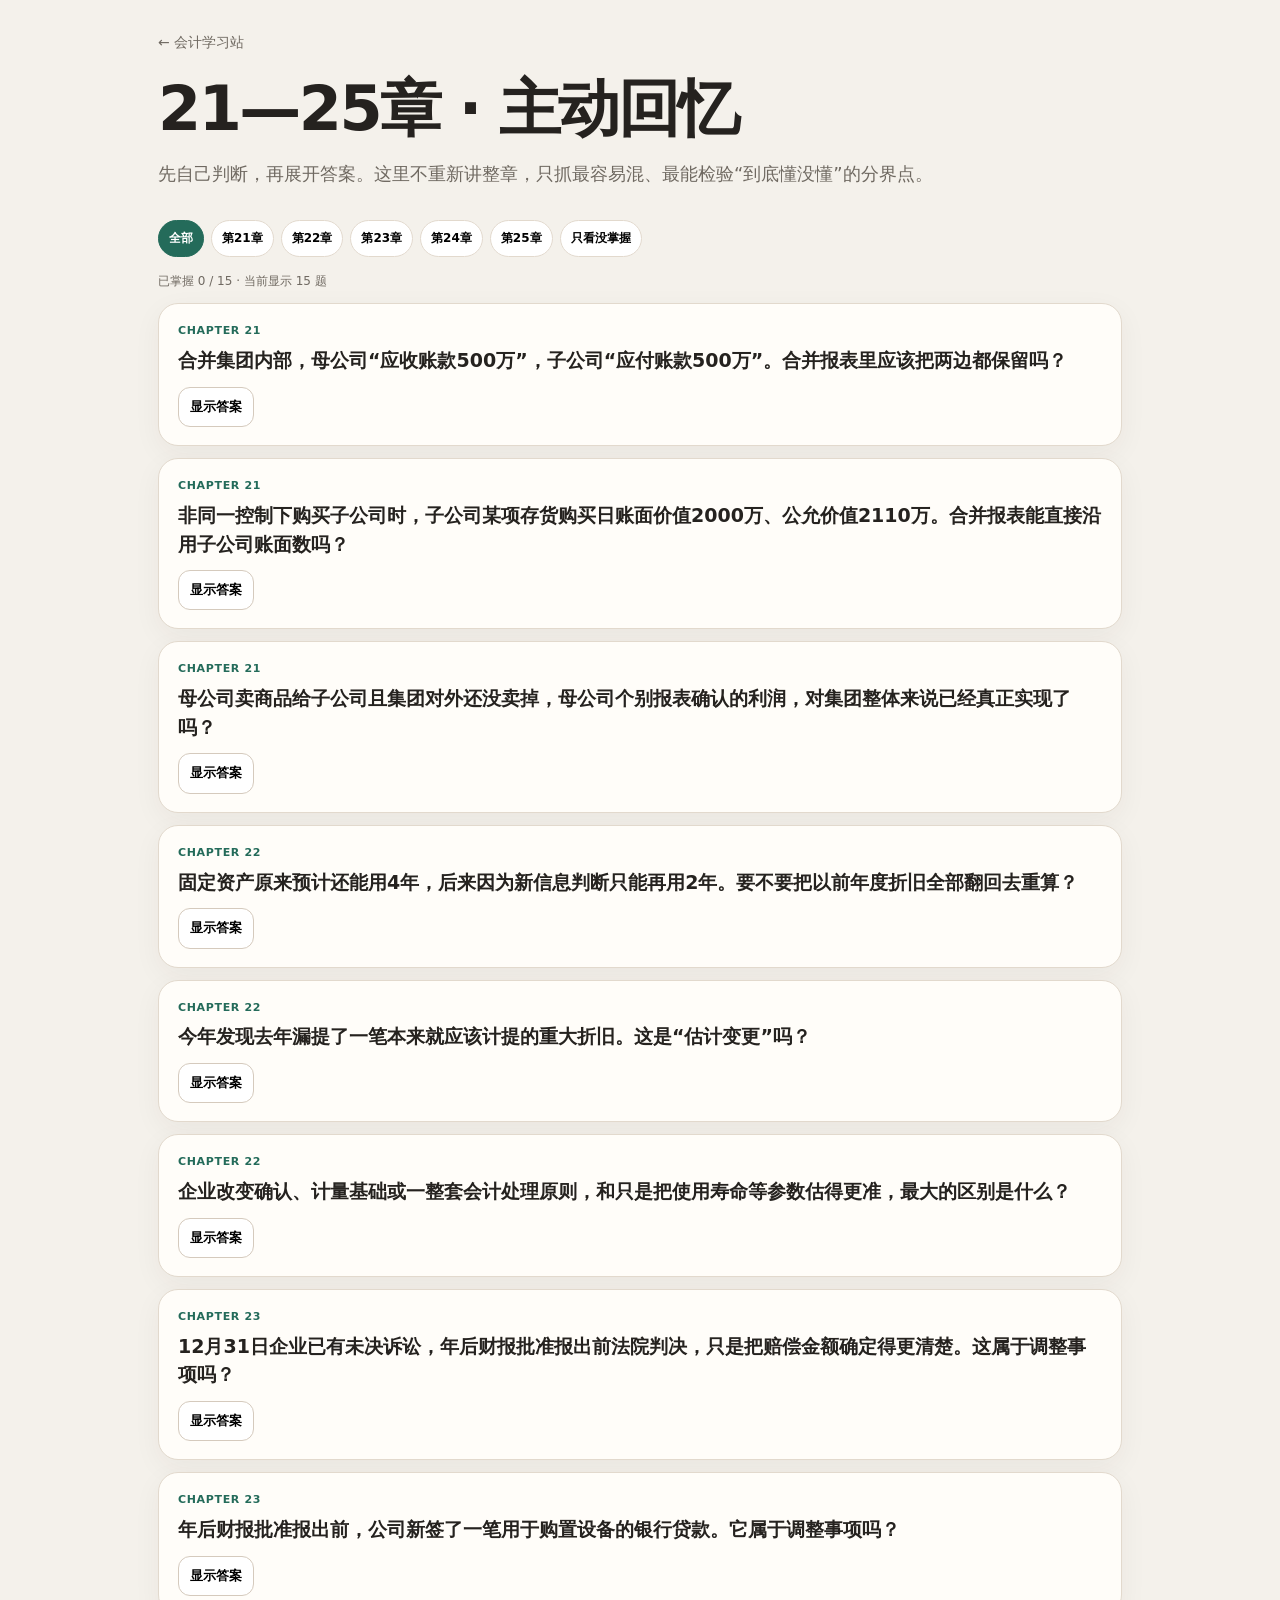
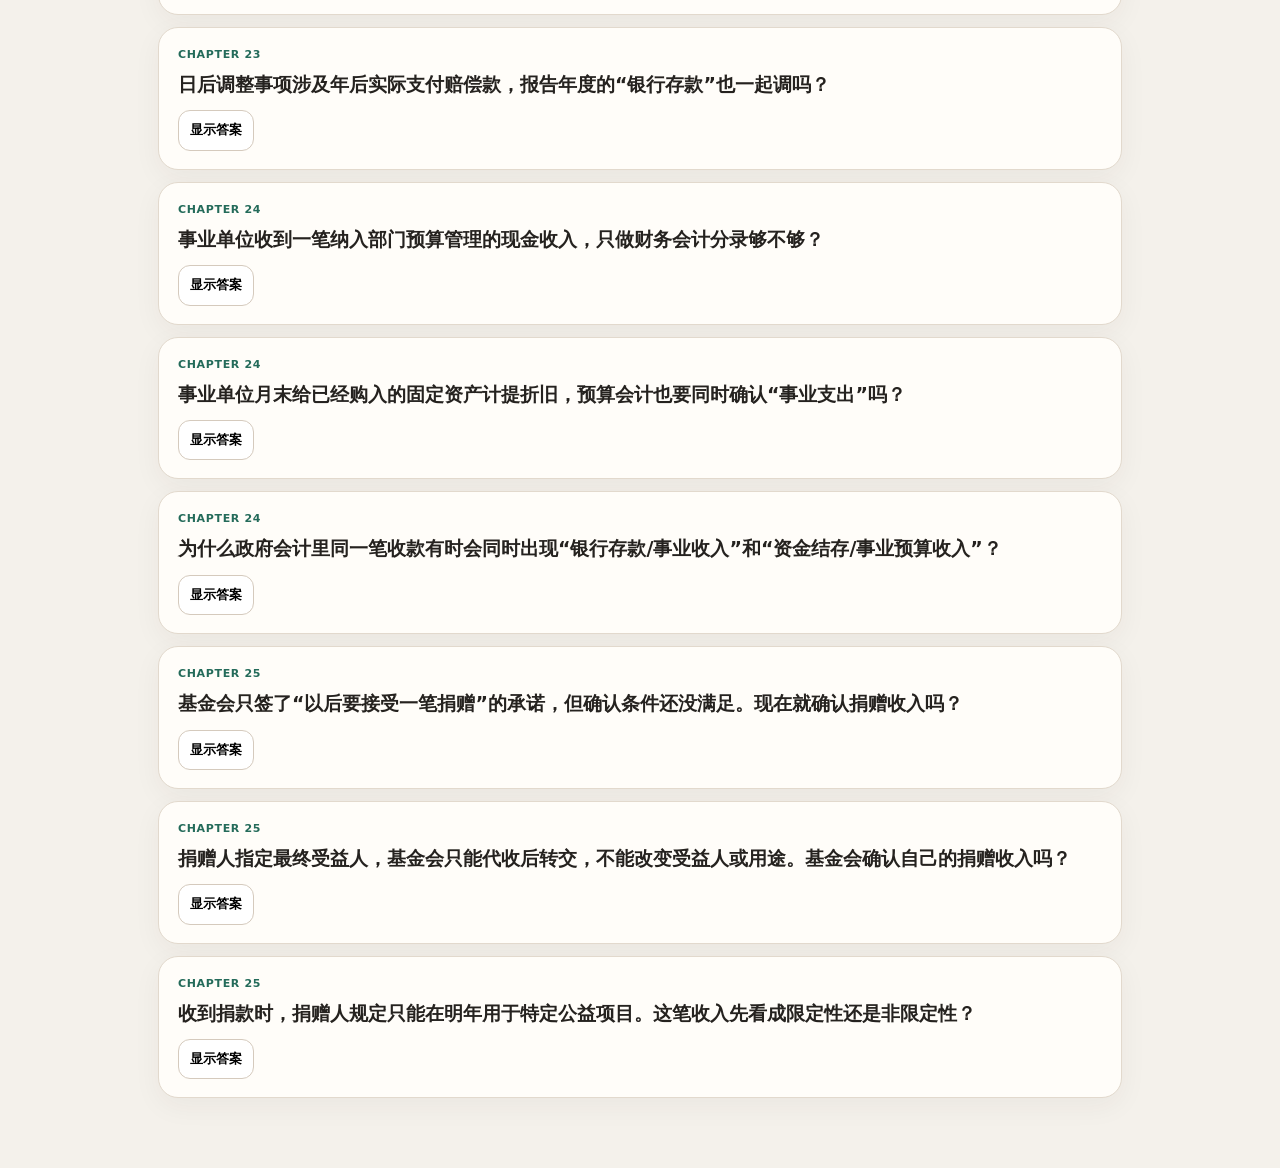
==== review.html @ 4d0a1813 "Add cross-chapter active recall review center" ====
<!doctype html><html lang="zh-CN"><head><meta charset="utf-8"><meta name="viewport" content="width=device-width,initial-scale=1"><title>21—25章 · 主动回忆复习</title><style>:root{--bg:#f4f1eb;--paper:#fffdf9;--ink:#25221f;--muted:#6f6961;--line:#e2d9cd;--green:#246b5a;--red:#9b4d58}*{box-sizing:border-box}body{margin:0;background:var(--bg);color:var(--ink);font-family:-apple-system,BlinkMacSystemFont,"PingFang SC","Microsoft YaHei",system-ui,sans-serif;line-height:1.72}.wrap{width:min(1000px,100%);margin:auto;padding:28px 18px 70px}.back{color:var(--muted);text-decoration:none;font-size:14px}h1{font-size:clamp(40px,6vw,62px);line-height:1.06;letter-spacing:-.04em;margin:20px 0 9px}.lead{font-size:18px;color:var(--muted);max-width:800px}.tabs{display:flex;gap:7px;flex-wrap:wrap;position:sticky;top:0;padding:12px 0;background:rgba(244,241,235,.95);backdrop-filter:blur(12px);z-index:10}.tabs button{border:1px solid var(--line);background:#fff;border-radius:999px;padding:7px 10px;font:inherit;font-size:12px;font-weight:850;cursor:pointer}.tabs button.on{background:var(--green);color:#fff;border-color:var(--green)}.progress{font-size:12px;color:var(--muted);margin:2px 0 12px}.grid{display:grid;gap:12px}.q{background:var(--paper);border:1px solid var(--line);border-radius:20px;padding:18px 19px;box-shadow:0 8px 28px rgba(58,47,35,.05)}.meta{font-size:11px;font-weight:900;color:var(--green);letter-spacing:.06em}.q h2{font-size:19px;line-height:1.5;margin:5px 0 12px}.actions{display:flex;gap:8px;flex-wrap:wrap}.actions button{border:1px solid #d5cabd;background:#fff;border-radius:12px;padding:8px 11px;font:inherit;font-size:13px;font-weight:800;cursor:pointer}.actions button:hover{background:#f8f2ea}.answer{display:none;margin-top:12px;padding:13px 14px;border-left:4px solid var(--green);background:#edf6f1;border-radius:0 13px 13px 0}.answer b{display:block;margin-bottom:4px}.reason{color:#544e47;font-size:14px}.mark{margin-top:9px;display:flex;gap:7px}.mark button{font-size:12px}.mark .bad{color:var(--red)}.q.known{opacity:.62}.q.known::after{content:'✓ 已掌握';display:inline-block;margin-top:8px;font-size:11px;font-weight:900;color:var(--green)}@media(max-width:650px){.wrap{padding:20px 12px 50px}.q{padding:16px 15px}}</style></head><body><main class="wrap"><a class="back" href="index.html">← 会计学习站</a><h1>21—25章 · 主动回忆</h1><p class="lead">先自己判断，再展开答案。这里不重新讲整章，只抓最容易混、最能检验“到底懂没懂”的分界点。</p><div class="tabs"><button class="on" data-ch="all">全部</button><button data-ch="21">第21章</button><button data-ch="22">第22章</button><button data-ch="23">第23章</button><button data-ch="24">第24章</button><button data-ch="25">第25章</button><button id="weak" data-ch="weak">只看没掌握</button></div><div class="progress" id="progress"></div><section class="grid" id="grid"></section></main><script>
const DATA=[
[21,'合并集团内部，母公司“应收账款500万”，子公司“应付账款500万”。合并报表里应该把两边都保留吗？','不应该。','集团整体不能既“欠自己钱”又“被自己欠钱”。内部债权、债务要抵销；如果内部应收账款还计提了坏账准备，还要继续处理相应减值影响。'],
[21,'非同一控制下购买子公司时，子公司某项存货购买日账面价值2000万、公允价值2110万。合并报表能直接沿用子公司账面数吗？','不能直接沿用。','购买日要先把可辨认资产、负债调整到购买日公允价值，再处理这些评估增减值在后续期间实现时对成本、折旧、损益等的影响。'],
[21,'母公司卖商品给子公司且集团对外还没卖掉，母公司个别报表确认的利润，对集团整体来说已经真正实现了吗？','没有完全实现。','从集团视角只是把货从左口袋移到右口袋。对外销售前，内部交易形成的未实现损益不能当成集团对外赚到的利润。'],
[22,'固定资产原来预计还能用4年，后来因为新信息判断只能再用2年。要不要把以前年度折旧全部翻回去重算？','不要。','这属于会计估计更新。以前的信息条件下原估计可以是合理的，所以从变更日起按新估计未来适用。'],
[22,'今年发现去年漏提了一笔本来就应该计提的重大折旧。这是“估计变更”吗？','不是，是前期差错。','当时所需信息已经存在，只是没有正确处理。重要前期差错通常追溯重述，并调整比较数据、期初留存收益等。'],
[22,'企业改变确认、计量基础或一整套会计处理原则，和只是把使用寿命等参数估得更准，最大的区别是什么？','前者更接近会计政策变更，后者是会计估计变更。','先判断“规则层”有没有换，再判断是否只是同一规则下参数和方法因新信息而更新。'],
[23,'12月31日企业已有未决诉讼，年后财报批准报出前法院判决，只是把赔偿金额确定得更清楚。这属于调整事项吗？','属于。','年后判决提供的是年末已经存在状况的进一步证据，所以要把新证据反映回报告年度。'],
[23,'年后财报批准报出前，公司新签了一笔用于购置设备的银行贷款。它属于调整事项吗？','通常不属于调整事项。','贷款合同是年后新发生的事项，并不是在证明年末已经存在的状况。重大时考虑披露，而不是改年末数字。'],
[23,'日后调整事项涉及年后实际支付赔偿款，报告年度的“银行存款”也一起调吗？','不调报告年度货币资金。','调整的是能证明年末状况的部分；年后真实现金支付仍是年后的现金事项，不把年后的现金流硬塞回上一年。'],
[24,'事业单位收到一笔纳入部门预算管理的现金收入，只做财务会计分录够不够？','通常不够。','这类现金收支一般需要平行记账：财务会计记录经济业务，预算会计同时记录预算收入/支出及资金结存变化。'],
[24,'事业单位月末给已经购入的固定资产计提折旧，预算会计也要同时确认“事业支出”吗？','不需要机械同步。','折旧是财务会计的权责发生制费用，并没有发生新的预算现金支出。课件例题明确：购入时预算会计确认支出，月末折旧时预算会计不作处理。'],
[24,'为什么政府会计里同一笔收款有时会同时出现“银行存款/事业收入”和“资金结存/事业预算收入”？','因为在回答两个不同问题。','前一套是财务会计：经济资源和收入怎么变；后一套是预算会计：预算资金实际收了多少、预算执行到哪。'],
[25,'基金会只签了“以后要接受一笔捐赠”的承诺，但确认条件还没满足。现在就确认捐赠收入吗？','不确认。','捐赠承诺本身不满足非交换交易收入的确认条件时，不确认捐赠收入。'],
[25,'捐赠人指定最终受益人，基金会只能代收后转交，不能改变受益人或用途。基金会确认自己的捐赠收入吗？','不按自己的捐赠收入处理。','基金会只是中介，属于受托代理业务，核心是确认受托代理资产和受托代理负债。'],
[25,'收到捐款时，捐赠人规定只能在明年用于特定公益项目。这笔收入先看成限定性还是非限定性？','限定性。','外部捐赠人设置了时间或用途限制，所以先按限定性捐赠收入及限定性净资产逻辑核算，限制解除后再按本章规则重分类。']
];
const grid=document.getElementById('grid'),prog=document.getElementById('progress');let filter='all';
const key=i=>`acct_review_${i}`;
function render(){grid.innerHTML='';let shown=0,known=0;DATA.forEach((d,i)=>{const mastered=localStorage.getItem(key(i))==='1';if(mastered)known++;if(filter!=='all'&&filter!=='weak'&&String(d[0])!==filter)return;if(filter==='weak'&&mastered)return;shown++;const a=document.createElement('article');a.className='q'+(mastered?' known':'');a.innerHTML=`<div class="meta">CHAPTER ${d[0]}</div><h2>${d[1]}</h2><div class="actions"><button class="show">显示答案</button></div><div class="answer"><b>${d[2]}</b><div class="reason">${d[3]}</div><div class="mark"><button class="good">我会了</button><button class="bad">还不熟</button></div></div>`;a.querySelector('.show').onclick=e=>{const x=a.querySelector('.answer');x.style.display=x.style.display==='block'?'none':'block';e.target.textContent=x.style.display==='block'?'收起答案':'显示答案'};a.querySelector('.good').onclick=()=>{localStorage.setItem(key(i),'1');render()};a.querySelector('.bad').onclick=()=>{localStorage.removeItem(key(i));render()};grid.append(a)});prog.textContent=`已掌握 ${known} / ${DATA.length} · 当前显示 ${shown} 题`;}
document.querySelectorAll('.tabs button').forEach(b=>b.onclick=()=>{document.querySelectorAll('.tabs button').forEach(x=>x.classList.remove('on'));b.classList.add('on');filter=b.dataset.ch;render()});render();
</script></body></html>
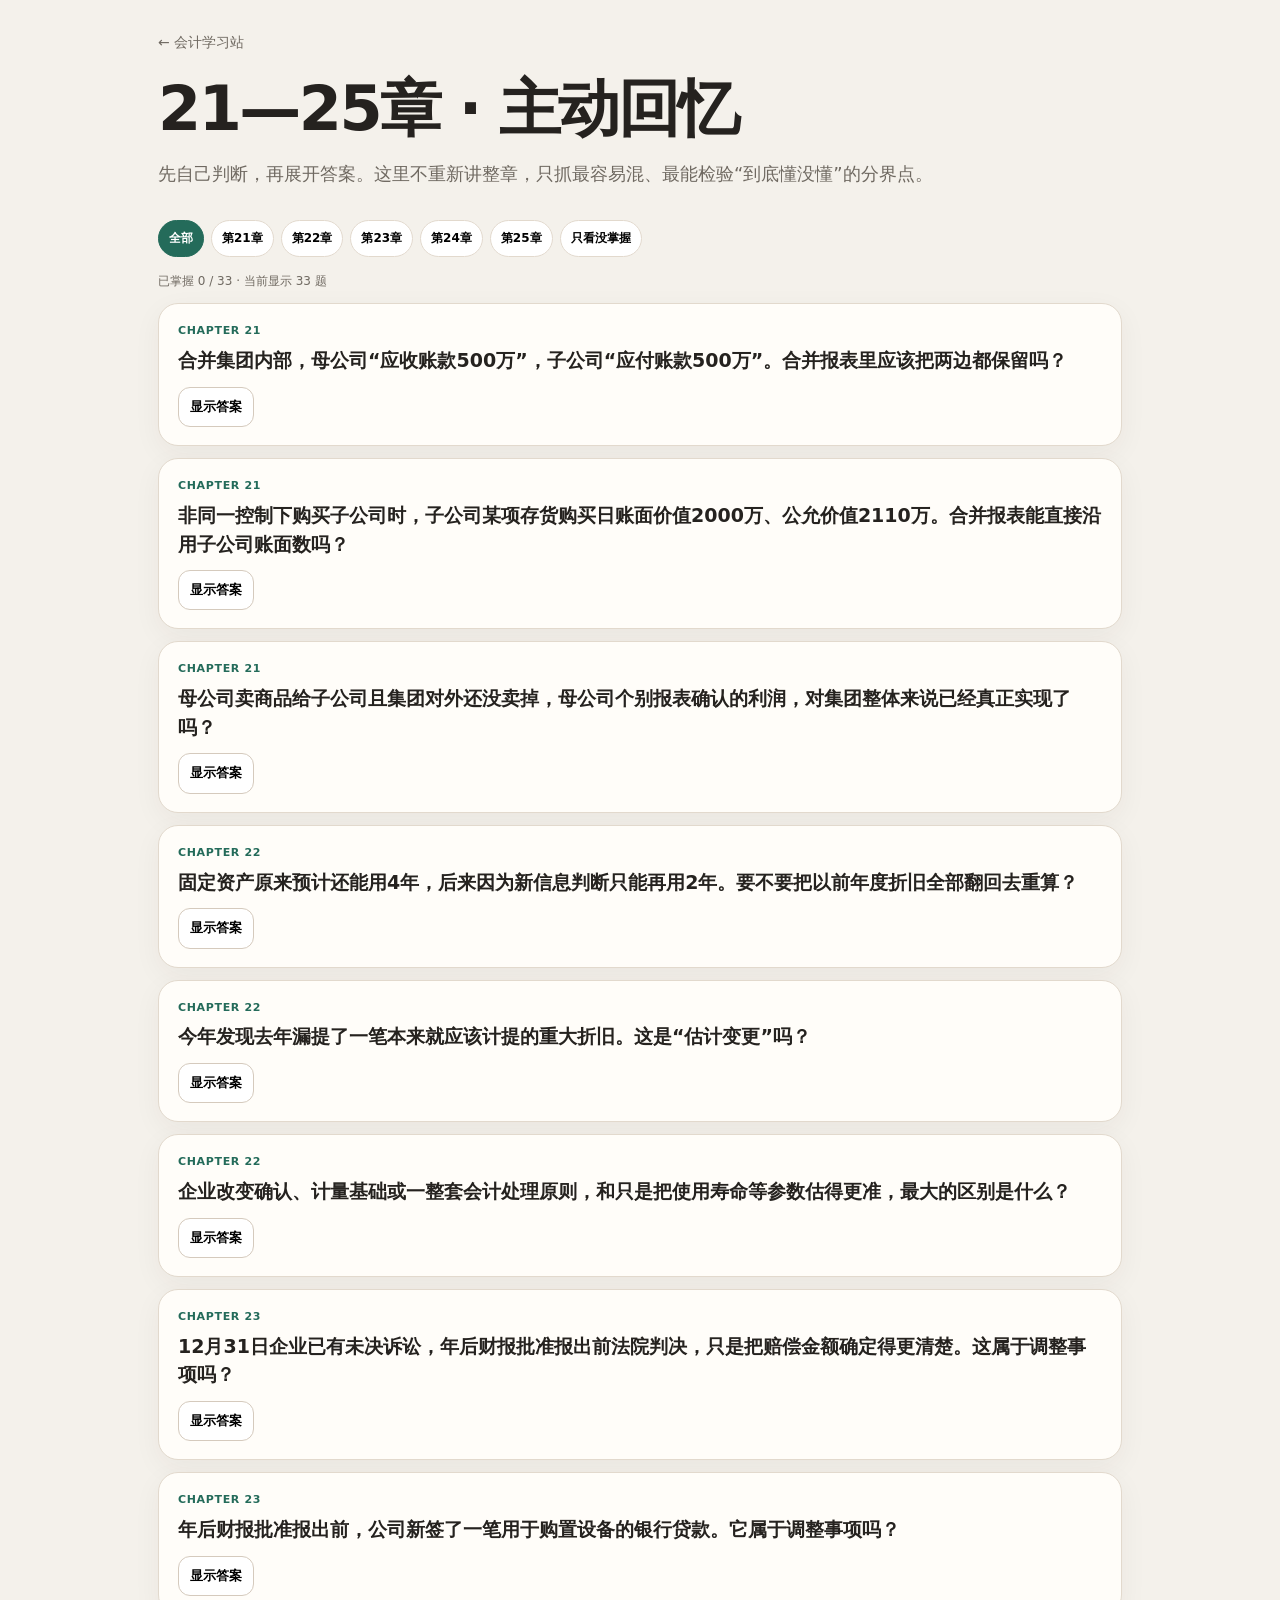
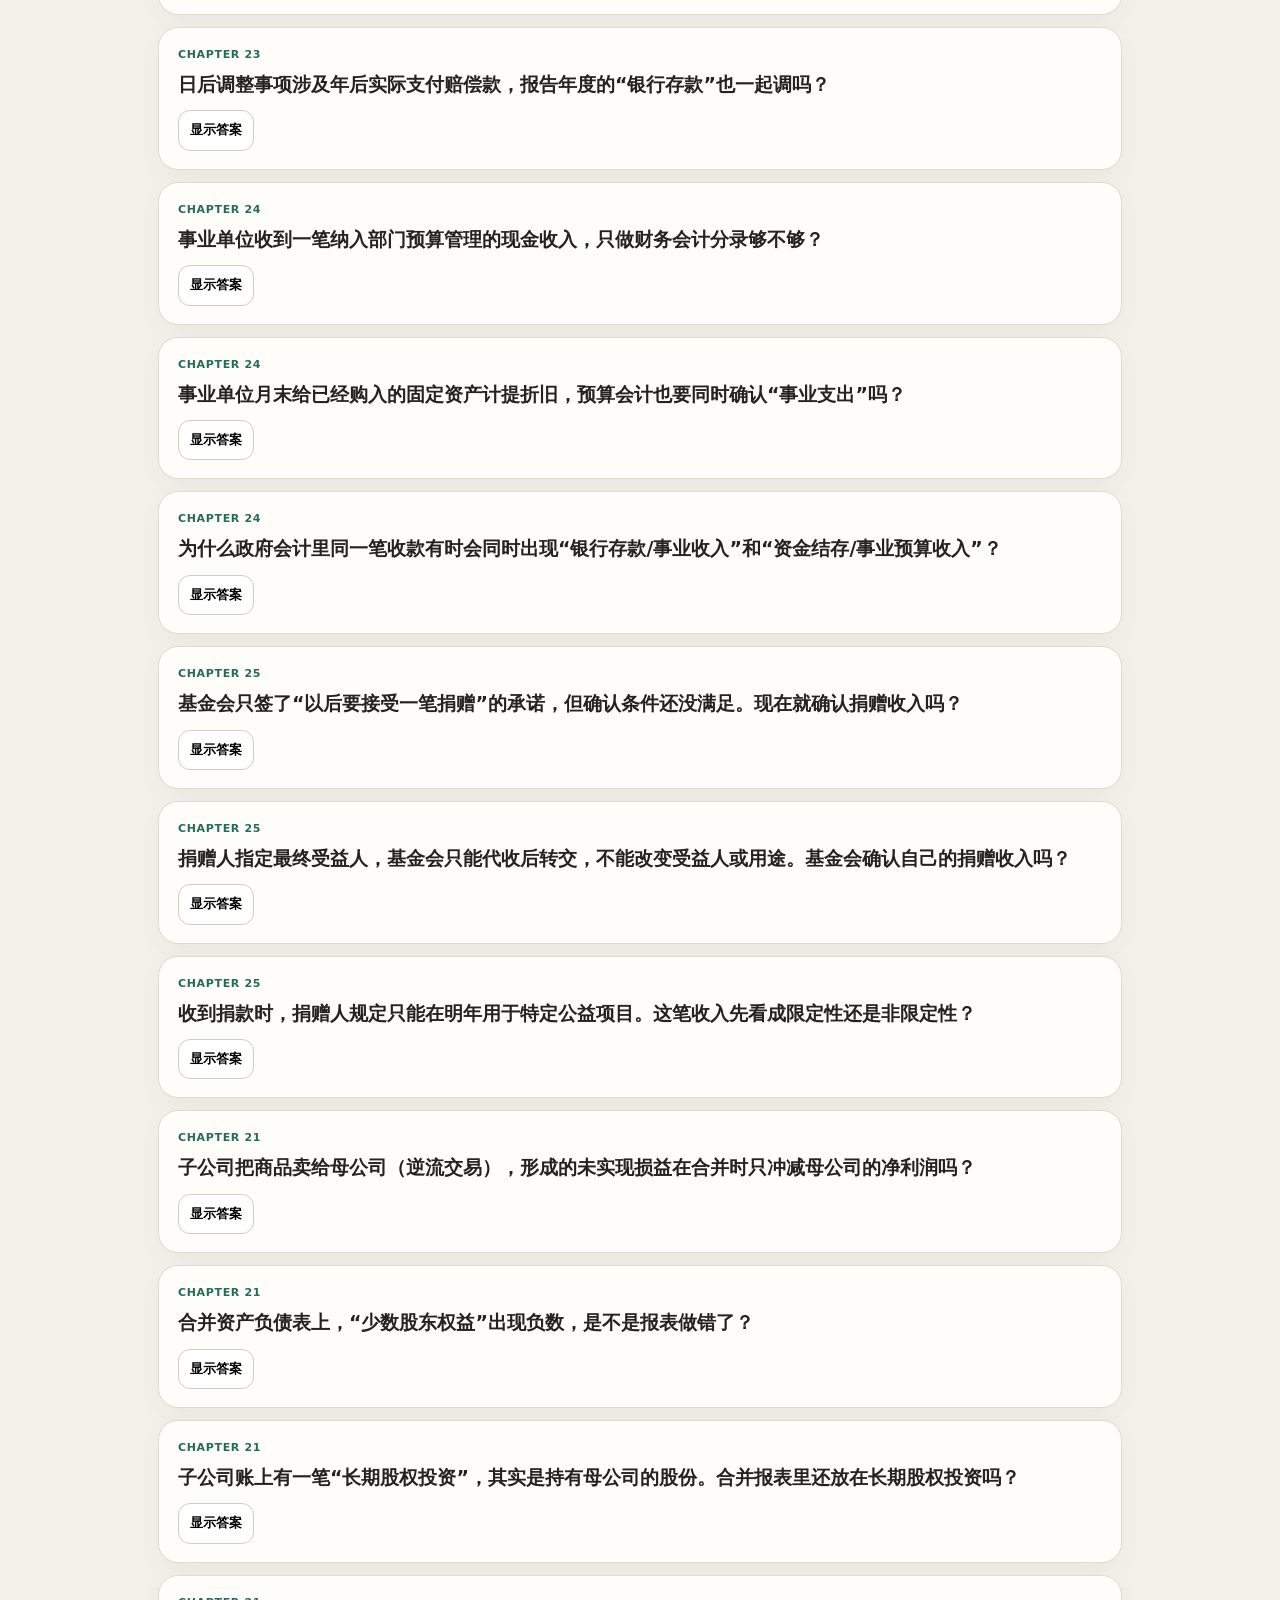
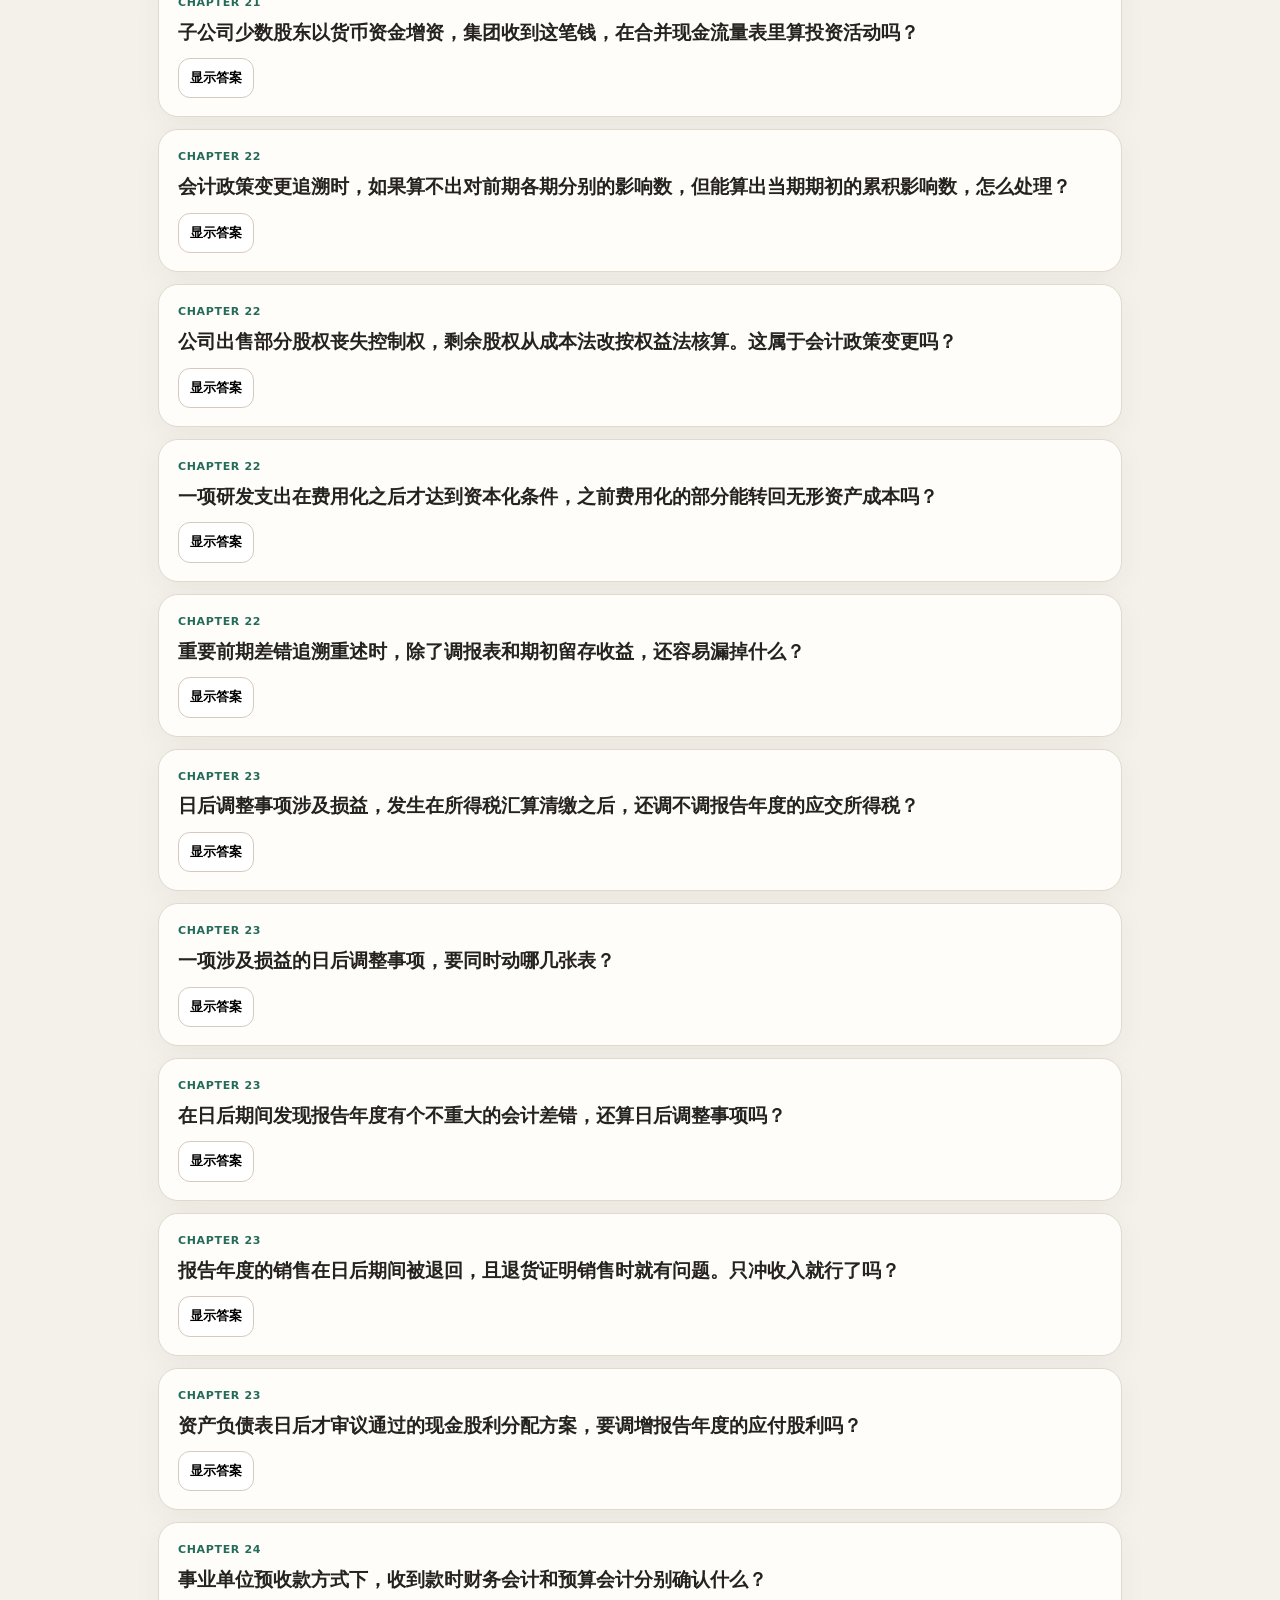
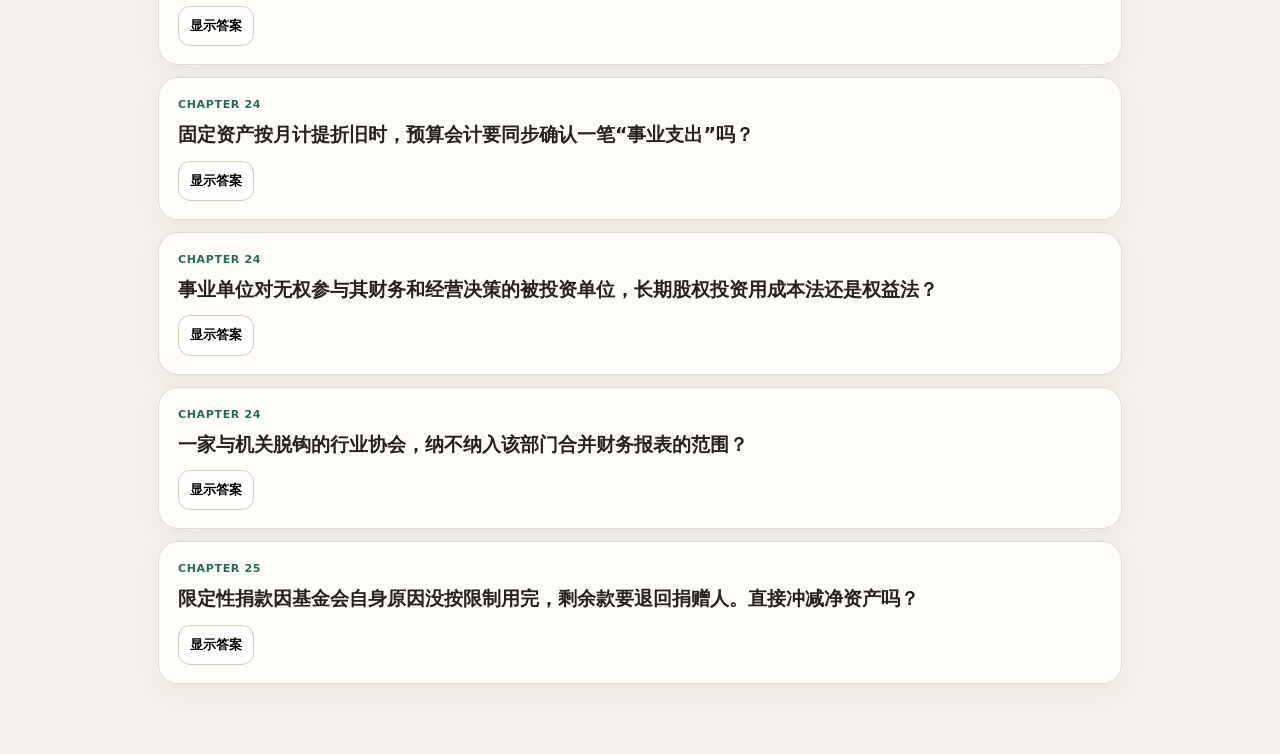
==== commit fb78361a: "Expand active-recall review for chapters 21-25" ====
--- a/review.html
+++ b/review.html
@@ -14,10 +14,29 @@
 [24,'为什么政府会计里同一笔收款有时会同时出现“银行存款/事业收入”和“资金结存/事业预算收入”？','因为在回答两个不同问题。','前一套是财务会计：经济资源和收入怎么变；后一套是预算会计：预算资金实际收了多少、预算执行到哪。'],
 [25,'基金会只签了“以后要接受一笔捐赠”的承诺，但确认条件还没满足。现在就确认捐赠收入吗？','不确认。','捐赠承诺本身不满足非交换交易收入的确认条件时，不确认捐赠收入。'],
 [25,'捐赠人指定最终受益人，基金会只能代收后转交，不能改变受益人或用途。基金会确认自己的捐赠收入吗？','不按自己的捐赠收入处理。','基金会只是中介，属于受托代理业务，核心是确认受托代理资产和受托代理负债。'],
-[25,'收到捐款时，捐赠人规定只能在明年用于特定公益项目。这笔收入先看成限定性还是非限定性？','限定性。','外部捐赠人设置了时间或用途限制，所以先按限定性捐赠收入及限定性净资产逻辑核算，限制解除后再按本章规则重分类。']
+[25,'收到捐款时，捐赠人规定只能在明年用于特定公益项目。这笔收入先看成限定性还是非限定性？','限定性。','外部捐赠人设置了时间或用途限制，所以先按限定性捐赠收入及限定性净资产逻辑核算，限制解除后再按本章规则重分类。'],
+[21,'子公司把商品卖给母公司（逆流交易），形成的未实现损益在合并时只冲减母公司的净利润吗？','不是全冲母公司。','逆流交易的未实现损益（扣除所得税影响后）要按母公司持股比例，在“归属于母公司所有者的净利润”和“少数股东损益”之间分配抵销；顺流交易（母公司卖给子公司）才全额冲减母公司净利润。'],
+[21,'合并资产负债表上，“少数股东权益”出现负数，是不是报表做错了？','不是做错。','少数股东权益是合并报表特有的项目，不要求永远为正；少数股东损益同样只存在于合并报表。'],
+[21,'子公司账上有一笔“长期股权投资”，其实是持有母公司的股份。合并报表里还放在长期股权投资吗？','不，转列为库存股。','从集团整体看这相当于自己持有自己的股份，按取得成本转列库存股，作为所有者权益的减项。'],
+[21,'子公司少数股东以货币资金增资，集团收到这笔钱，在合并现金流量表里算投资活动吗？','算筹资活动。','这是集团从外部少数股东收到的权益性资金，列入“筹资活动产生的现金流量”，不是投资活动。'],
+[22,'会计政策变更追溯时，如果算不出对前期各期分别的影响数，但能算出当期期初的累积影响数，怎么处理？','从能追溯的最早期间期初开始用新政策。','“不切实可行”有两档退法：算不出各期影响数，就从能追溯的最早期间期初用新政策；如果连当期期初的累积影响数都算不出来，就直接采用未来适用法，不再追溯。'],
+[22,'公司出售部分股权丧失控制权，剩余股权从成本法改按权益法核算。这属于会计政策变更吗？','不属于。','这是本期交易发生本质变化后采用适用的新政策。编制合并报表时统一子公司的会计政策，也不是会计估计变更。'],
+[22,'一项研发支出在费用化之后才达到资本化条件，之前费用化的部分能转回无形资产成本吗？','不能。','研究阶段费用化的钱泼出去收不回；若前期误资本化了，应冲减无形资产、转回对应摊销，再通过“以前年度损益调整”处理。'],
+[22,'重要前期差错追溯重述时，除了调报表和期初留存收益，还容易漏掉什么？','每股收益。','需要披露每股收益的企业，要同步重算基本每股收益和稀释每股收益。'],
+[23,'日后调整事项涉及损益，发生在所得税汇算清缴之后，还调不调报告年度的应交所得税？','通常不再调。','发生在汇算清缴之后、涉及损益的调整事项，一般不再调整报告年度的应纳税额；发生在汇算清缴之前、符合税法规定的，才调整报告年度应交所得税。'],
+[23,'一项涉及损益的日后调整事项，要同时动哪几张表？','三张表一起动。','同步调整报告年度资产负债表、利润表和所有者权益变动表相关项目，再按规定结转盈余公积和未分配利润。'],
+[23,'在日后期间发现报告年度有个不重大的会计差错，还算日后调整事项吗？','算。','在日后期间发现的报告年度会计差错，无论是否重大，都属于资产负债表日后调整事项。'],
+[23,'报告年度的销售在日后期间被退回，且退货证明销售时就有问题。只冲收入就行了吗？','不止。','冲回报告年度收入和销项税、恢复存货并冲回成本，同时处理报告年度所得税、未分配利润和盈余公积。注意退货必须发生在日后期间内，出了期间就是当期事项。'],
+[23,'资产负债表日后才审议通过的现金股利分配方案，要调增报告年度的应付股利吗？','不调。','在资产负债表日还没有形成现时义务，所以不调整报告年度负债；重大时作为非调整事项披露。'],
+[24,'事业单位预收款方式下，收到款时财务会计和预算会计分别确认什么？','财务先记预收账款，预算先记事业预算收入。','收钱和确认收入不是同一天：以后按合同完成进度，财务会计再确认事业收入，预算会计不再重复确认。'],
+[24,'固定资产按月计提折旧时，预算会计要同步确认一笔“事业支出”吗？','不要。','折旧属于非现金消耗，只做财务会计“业务活动费用—固定资产累计折旧”，预算会计不作处理。'],
+[24,'事业单位对无权参与其财务和经营决策的被投资单位，长期股权投资用成本法还是权益法？','成本法。','不能机械照搬企业会计的判断口径。'],
+[24,'一家与机关脱钩的行业协会，纳不纳入该部门合并财务报表的范围？','不纳入。','合并范围看实际管理关系：所属企业、与机关脱钩的行业协会、无财政预算拨款关系的挂靠组织等不纳入。'],
+[25,'限定性捐款因基金会自身原因没按限制用完，剩余款要退回捐赠人。直接冲减净资产吗？','不，通过费用确认退款义务。','例25-6：借记管理费用、贷记其他应付款，而不是继续留在净资产里。']
 ];
 const grid=document.getElementById('grid'),prog=document.getElementById('progress');let filter='all';
 const key=i=>`acct_review_${i}`;
 function render(){grid.innerHTML='';let shown=0,known=0;DATA.forEach((d,i)=>{const mastered=localStorage.getItem(key(i))==='1';if(mastered)known++;if(filter!=='all'&&filter!=='weak'&&String(d[0])!==filter)return;if(filter==='weak'&&mastered)return;shown++;const a=document.createElement('article');a.className='q'+(mastered?' known':'');a.innerHTML=`<div class="meta">CHAPTER ${d[0]}</div><h2>${d[1]}</h2><div class="actions"><button class="show">显示答案</button></div><div class="answer"><b>${d[2]}</b><div class="reason">${d[3]}</div><div class="mark"><button class="good">我会了</button><button class="bad">还不熟</button></div></div>`;a.querySelector('.show').onclick=e=>{const x=a.querySelector('.answer');x.style.display=x.style.display==='block'?'none':'block';e.target.textContent=x.style.display==='block'?'收起答案':'显示答案'};a.querySelector('.good').onclick=()=>{localStorage.setItem(key(i),'1');render()};a.querySelector('.bad').onclick=()=>{localStorage.removeItem(key(i));render()};grid.append(a)});prog.textContent=`已掌握 ${known} / ${DATA.length} · 当前显示 ${shown} 题`;}
 document.querySelectorAll('.tabs button').forEach(b=>b.onclick=()=>{document.querySelectorAll('.tabs button').forEach(x=>x.classList.remove('on'));b.classList.add('on');filter=b.dataset.ch;render()});render();
+try{const _c=new URLSearchParams(location.search).get('ch');if(_c){const _b=Array.prototype.find.call(document.querySelectorAll('.tabs button'),b=>b.dataset.ch===_c);if(_b)_b.click();}}catch(e){}
 </script></body></html>
